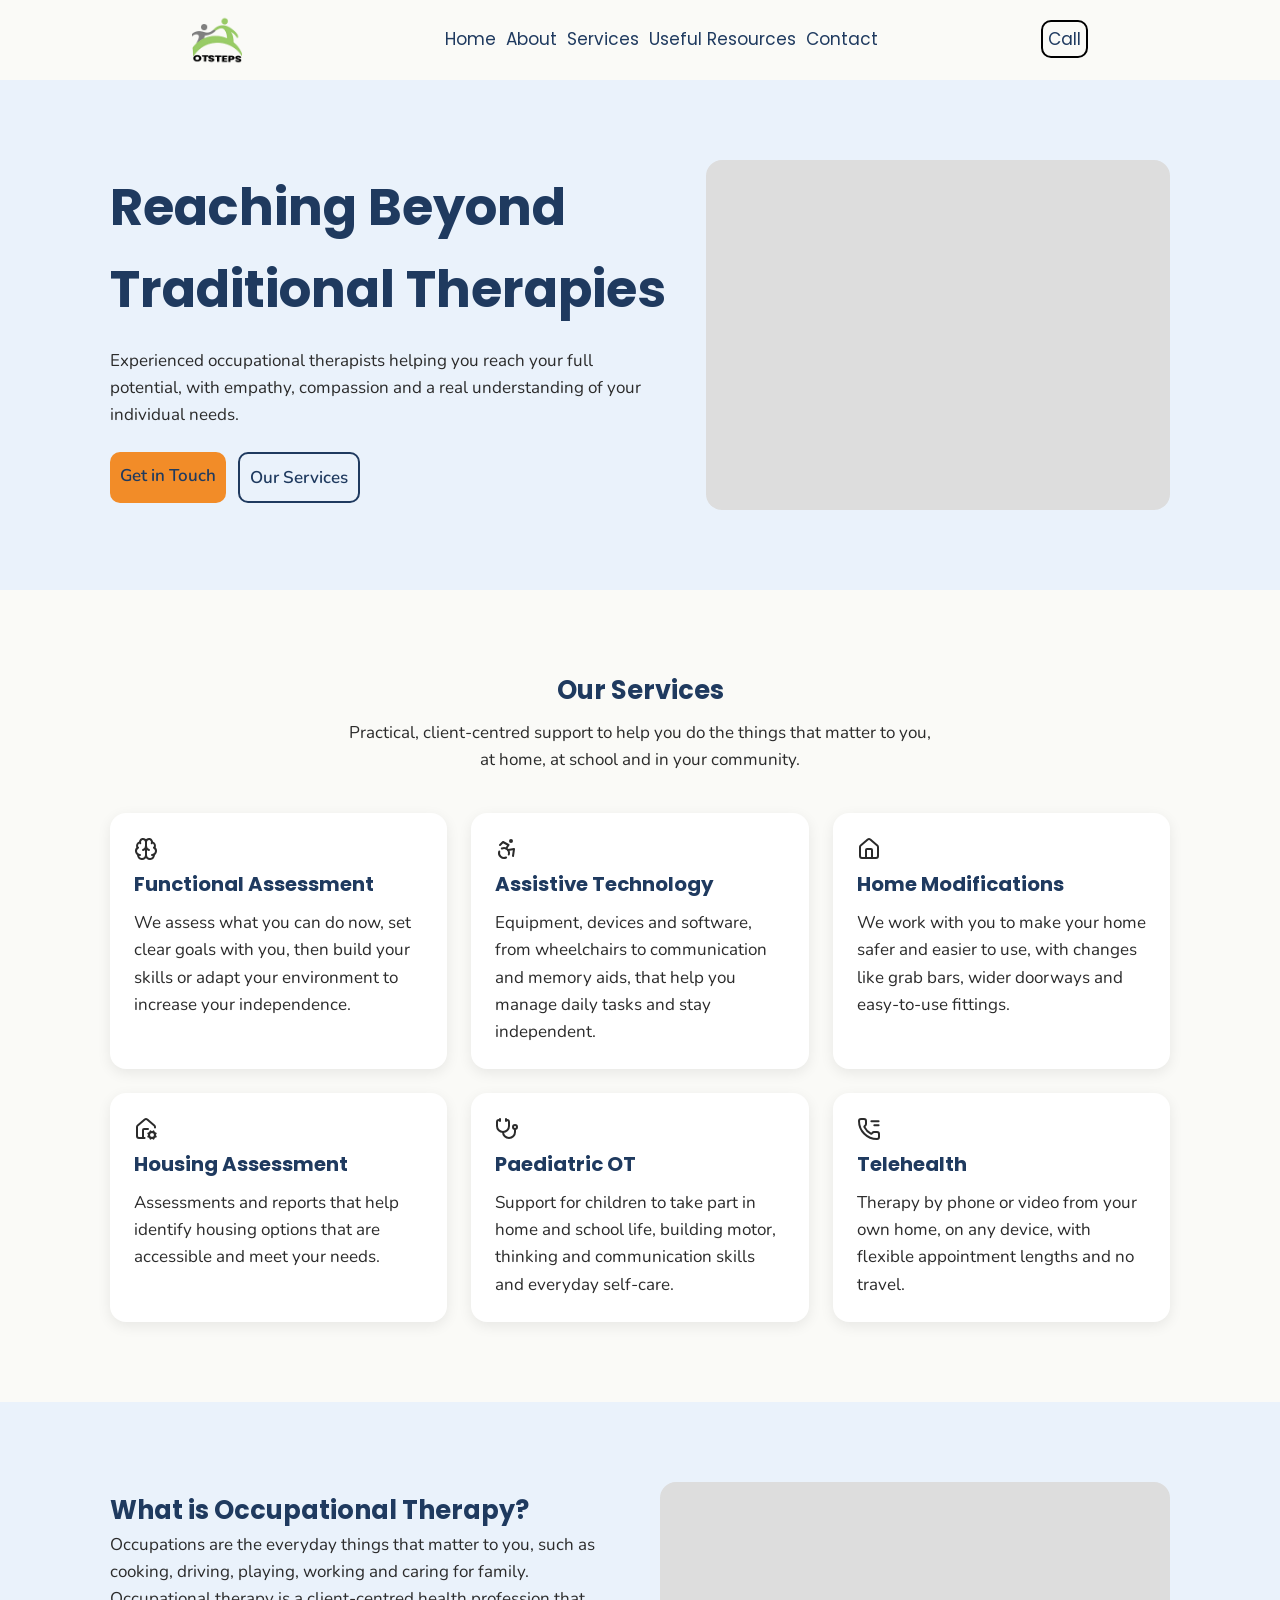
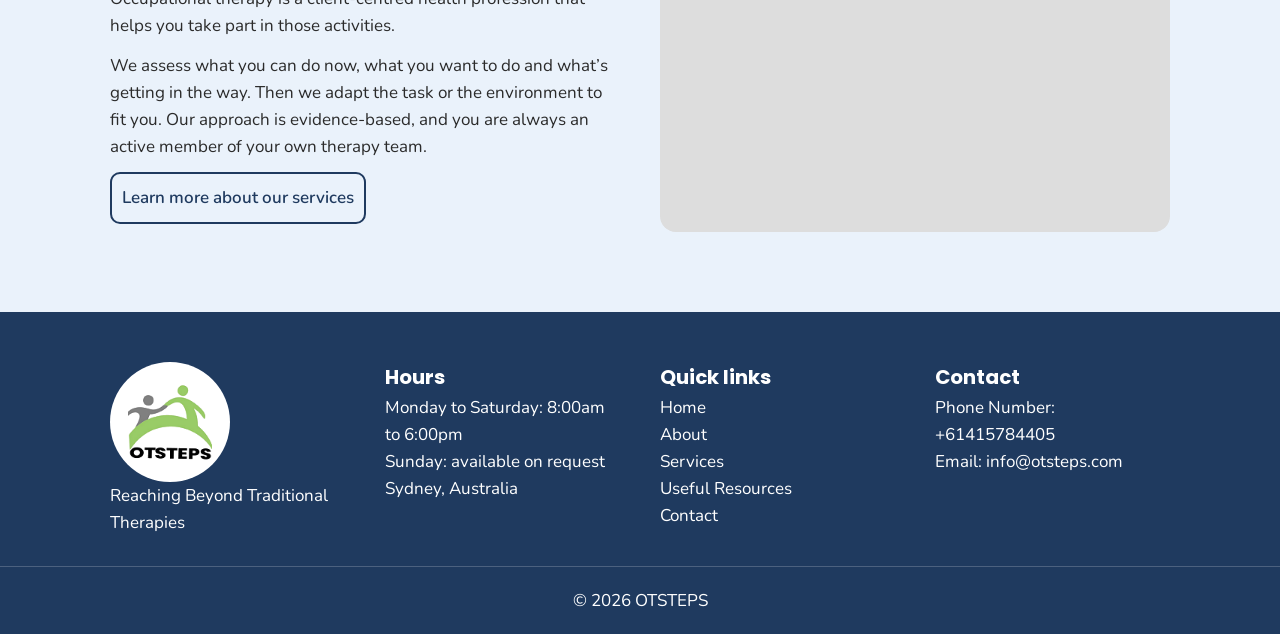
==== index.html @ d708fa94 "services, OT section, footer content" ====
<!doctype html>

<html lang="en-AU">
  <head>
    <meta charset="UTF-8" />
    <meta name="viewport" content="width=device-width, initial-scale=1.0" />
    <link rel="preconnect" href="https://fonts.googleapis.com" />
    <link rel="preconnect" href="https://fonts.gstatic.com" crossorigin />
    <link
      href="https://fonts.googleapis.com/css2?family=Nunito:wght@400;600&family=Poppins:wght@400;600;700&display=swap"
      rel="stylesheet"
    />
    <link rel="stylesheet" href="/css/style.css" />
    <meta name="description" content="" />
    <title>OTSteps</title>
  </head>

  <body>
    <header>
      <div class="left">
        <img class="logo" src="/images/otsteps-logo.png" alt="OTSteps logo" />
      </div>

      <div class="middle">
        <nav>
          <ul>
            <li><a href="/index.html">Home</a></li>
            <li><a href="/pages/about.html">About</a></li>
            <li><a href="/pages/services.html">Services</a></li>
            <li><a href="/pages/resources.html">Useful Resources</a></li>
            <li><a href="/pages/contact.html">Contact</a></li>
          </ul>
        </nav>
      </div>

      <div class="left contact">
        <a href="tel:+61415784405" class="btn">Call</a>
      </div>
    </header>

    <main>
      <section class="hero">
        <div class="container hero-grid">
          <div>
            <h1>Reaching Beyond Traditional Therapies</h1>
            <p>
              Experienced occupational therapists helping you reach your full
              potential, with empathy, compassion and a real understanding of
              your individual needs.
            </p>
            <div class="hero-buttons">
              <a href="/pages/contact.html" class="btn-primary">Get in Touch</a>
              <a href="/pages/services.html" class="btn-outline"
                >Our Services</a
              >
            </div>
          </div>

          <!-- TODO: replace placeholder with real photo, move style into .hero-image -->

          <div style="background: #ddd; height: 350px; border-radius: 16px">
            <!-- image placeholder-->
          </div>
        </div>
      </section>

      <section class="services">
        <div class="container">
          <h2 class="section-title">Our Services</h2>
          <p class="section-intro">
            Practical, client-centred support to help you do the things that
            matter to you, at home, at school and in your community.
          </p>
          <div class="cards">
            <div class="card">
              <svg
                xmlns="http://www.w3.org/2000/svg"
                width="24"
                height="24"
                viewBox="0 0 24 24"
                fill="none"
                stroke="currentColor"
                stroke-width="2"
                stroke-linecap="round"
                stroke-linejoin="round"
                class="lucide lucide-brain preview-icon"
              >
                <path d="M12 18V5" />
                <path d="M15 13a4.17 4.17 0 01-3-4 4.17 4.17 0 01-3 4" />
                <path d="M17.707 6.294A3 3 0 1012 5a3 3 0 10-5.707 1.294" />
                <path d="M17.996 5.125a4 4 0 012.526 5.77" />
                <path d="M18 18a4 4 0 002-7.465" />
                <path
                  d="M19.967 17.482a4 4 0 11-7.967.517 4 4 0 11-7.967-.517"
                />
                <path d="M6 18a4 4 0 01-2-7.465" />
                <path d="M6.004 5.125a4 4 0 00-2.526 5.77" />
              </svg>
              <h3>Functional Assessment</h3>
              <p>
                We assess what you can do now, set clear goals with you, then
                build your skills or adapt your environment to increase your
                independence.
              </p>
            </div>
            <div class="card">
              <svg
                xmlns="http://www.w3.org/2000/svg"
                width="24"
                height="24"
                viewBox="0 0 24 24"
                fill="none"
                stroke="currentColor"
                stroke-width="2"
                stroke-linecap="round"
                stroke-linejoin="round"
                class="lucide lucide-accessibility preview-icon"
              >
                <circle cx="16" cy="4" r="1" />
                <path d="m18 19 1-7-6 1" />
                <path d="m5 8 3-3 5.5 3-2.36 3.5" />
                <path d="M4.24 14.5a5 5 0 0 0 6.88 6" />
                <path d="M13.76 17.5a5 5 0 0 0-6.88-6" />
              </svg>
              <h3>Assistive Technology</h3>
              <p>
                Equipment, devices and software, from wheelchairs to
                communication and memory aids, that help you manage daily tasks
                and stay independent.
              </p>
            </div>
            <div class="card">
              <svg
                xmlns="http://www.w3.org/2000/svg"
                width="24"
                height="24"
                viewBox="0 0 24 24"
                fill="none"
                stroke="currentColor"
                stroke-width="2"
                stroke-linecap="round"
                stroke-linejoin="round"
                class="lucide lucide-house preview-icon"
              >
                <path d="M15 21v-8a1 1 0 0 0-1-1h-4a1 1 0 0 0-1 1v8" />
                <path
                  d="M3 10a2 2 0 0 1 .709-1.528l7-6a2 2 0 0 1 2.582 0l7 6A2 2 0 0 1 21 10v9a2 2 0 0 1-2 2H5a2 2 0 0 1-2-2z"
                />
              </svg>
              <h3>Home Modifications</h3>
              <p>
                We work with you to make your home safer and easier to use, with
                changes like grab bars, wider doorways and easy-to-use fittings.
              </p>
            </div>
            <div class="card">
              <svg
                xmlns="http://www.w3.org/2000/svg"
                width="24"
                height="24"
                viewBox="0 0 24 24"
                fill="none"
                stroke="currentColor"
                stroke-width="2"
                stroke-linecap="round"
                stroke-linejoin="round"
                class="lucide lucide-house-cog preview-icon"
              >
                <path
                  d="M10.584 21H5a2 2 0 01-2-2v-9a2 2 0 01.709-1.527l7-6a2 2 0 012.582 0l7 6A2 2 0 0121 10.001v.583"
                />
                <path d="M14 12H10a1 1 0 00-1 1v8" />
                <path d="m14.305 19.53.923-.382" />
                <path d="m15.229 16.852-.924-.383" />
                <path d="m16.852 15.228-.383-.923" />
                <path d="m16.852 20.773-.383.924" />
                <path d="m19.148 15.228.383-.923" />
                <path d="m19.53 21.697-.382-.924" />
                <path d="m20.773 16.852.922-.383" />
                <path d="m20.773 19.148.922.383" />
                <circle cx="18" cy="18" r="3" />
              </svg>
              <h3>Housing Assessment</h3>
              <p>
                Assessments and reports that help identify housing options that
                are accessible and meet your needs.
              </p>
            </div>
            <div class="card">
              <svg
                xmlns="http://www.w3.org/2000/svg"
                width="24"
                height="24"
                viewBox="0 0 24 24"
                fill="none"
                stroke="currentColor"
                stroke-width="2"
                stroke-linecap="round"
                stroke-linejoin="round"
                class="lucide lucide-stethoscope preview-icon"
              >
                <path d="M11 2v2" />
                <path d="M5 2v2" />
                <path
                  d="M5 3H4a2 2 0 0 0-2 2v4a6 6 0 0 0 12 0V5a2 2 0 0 0-2-2h-1"
                />
                <path d="M8 15a6 6 0 0 0 12 0v-3" />
                <circle cx="20" cy="10" r="2" />
              </svg>
              <h3>Paediatric OT</h3>
              <p>
                Support for children to take part in home and school life,
                building motor, thinking and communication skills and everyday
                self-care.
              </p>
            </div>
            <div class="card">
              <svg
                xmlns="http://www.w3.org/2000/svg"
                width="24"
                height="24"
                viewBox="0 0 24 24"
                fill="none"
                stroke="currentColor"
                stroke-width="2"
                stroke-linecap="round"
                stroke-linejoin="round"
                class="lucide lucide-phone-log preview-icon"
              >
                <path
                  d="M13.832 16.568a1 1 0 001.213-.303l.355-.465A2 2 0 0117 15h3a2 2 0 012 2v3a2 2 0 01-2 2A18 18 0 012 4a2 2 0 012-2h3a2 2 0 012 2v3a2 2 0 01-.8 1.6l-.468.351a1 1 0 00-.292 1.233 14 14 0 006.392 6.384"
                />
                <path d="M14.396 4.171h7.171" />
                <path d="M17.343 8.17h4.224" />
              </svg>
              <h3>Telehealth</h3>
              <p>
                Therapy by phone or video from your own home, on any device,
                with flexible appointment lengths and no travel.
              </p>
            </div>
          </div>
        </div>
      </section>

      <section class="what-is-ot">
        <div class="container what-grid">
          <div>
            <h2>What is Occupational Therapy?</h2>
            <p>
              Occupations are the everyday things that matter to you, such as
              cooking, driving, playing, working and caring for family.
              Occupational therapy is a client-centred health profession that
              helps you take part in those activities.
            </p>

            <p>
              We assess what you can do now, what you want to do and what’s
              getting in the way. Then we adapt the task or the environment to
              fit you. Our approach is evidence-based, and you are always an
              active member of your own therapy team.
            </p>

            <a href="/pages/services.html" class="btn-outline"
              >Learn more about our services</a
            >
          </div>

          <div
            style="background: #ddd; height: 350px; border-radius: 16px"
          ></div>
        </div>
      </section>
    </main>

    <footer>
      <div class="container footer-grid">
        <div>
          <!-- logo + tagline -->
          <!-- TODO: hours from uncle -->
          <div class="white-bg">
            <img src="/images/otsteps-logo.png" alt="OTSteps logo" />
          </div>
          <p>Reaching Beyond Traditional Therapies</p>
        </div>

        <div>
          <h3>Hours</h3>
          <p>Monday to Saturday: 8:00am to 6:00pm</p>
          <p>Sunday: available on request</p>
          <p>Sydney, Australia</p>
        </div>

        <div>
          <h3>Quick links</h3>
          <nav>
            <ul>
              <li><a href="/index.html">Home</a></li>
              <li><a href="/pages/about.html">About</a></li>
              <li><a href="/pages/services.html">Services</a></li>
              <li><a href="/pages/resources.html">Useful Resources</a></li>
              <li><a href="/pages/contact.html">Contact</a></li>
            </ul>
          </nav>
        </div>
        <div>
          <h3>Contact</h3>
          <p>Phone Number: <a href="tel:+61415784405">+61415784405 </a></p>
          <p>Email: <a href="mailto:info@otsteps.com">info@otsteps.com</a></p>
        </div>
      </div>
      <p class="footer-bottom">© 2026 OTSTEPS</p>
    </footer>
  </body>
</html>
---- css/style.css ----
:root {
  --navy: #1f3a5f;
  --orange: #f28c28;
  --sky: #eaf2fb;
  --bg: #fafaf7;
  --text: #2b2b2b;
}

* {
  box-sizing: border-box;
  margin: 0;
}

body {
  font-family: "Nunito", sans-serif;
  font-size: 17px;
  line-height: 1.6;
  background-color: var(--bg);
  color: var(--text);
  display: flex;
  flex-direction: column;
  min-height: 100vh;
}

main {
  flex: 1;
}

h1,
h2,
h3 {
  font-family: "Poppins", sans-serif;
  color: var(--navy);
}

header {
  display: flex;
  font-family: "Poppins", sans-serif;
  max-width: 1100px;
  flex-direction: row;
  align-items: center;
  justify-content: space-around;
  margin: 0 auto;
  width: 100%;
  padding: 15px 20px;
}

header a:hover {
  color: var(--orange);
}

a {
  cursor: pointer;
  text-decoration: none;
}

header a {
  color: var(--navy);
}
footer a {
  color: white;
}

header ul {
  display: flex;
  flex-direction: row;
  gap: 10px;
  list-style: none;
}

.logo {
  max-width: 100%;
  display: block;
  height: 50px;
}

.btn {
  border: 2px black solid;
  padding: 5px;
  border-radius: 10px;
}

.footer-grid {
  display: grid;
  grid-template-columns: repeat(4,1fr);
  gap: 40px;
}

footer {
  background-color: var(--navy);
  color: white;
  padding: 50px 0 20px;
}

footer h3 {
  color: white;
}

footer ul {
  list-style: none;
  padding: 0;
}

footer a:hover {
  color: var(--orange);
}

.footer-grid { grid-template-columns: repeat(auto-fit, minmax(200px, 1fr)); }

.footer-bottom {
  display: flex;
  justify-content: center;
  border-top: 1px solid rgba(255, 255, 255, 0.2);
  padding-top: 20px;
  margin-top: 30px;
}

.white-bg {
  display: flex;
  justify-content: center;
  align-items: center;
  background-color: white;
  width: 120px;
  height: 120px;
  border-radius: 50%;
  overflow: hidden;
}

.white-bg img {
  width: 70%;
  height: 70%;
  object-fit: contain;
}

.container {
  max-width: 1100px;
  margin: 0 auto;
  padding: 0 20px;
}

.hero {
  background-color: var(--sky);
  padding: 80px 0;
}

.hero-grid {
  display: grid;
  grid-template-columns: 1.2fr 1fr;
  align-items: center;
  gap: 40px;
}

.btn-primary {
  background-color: var(--orange);
  color: var(--navy);
  border: none;
}

.btn-outline {
  border: 2px solid var(--navy);
  background: transparent;
  color: var(--navy);
}

.btn-outline,
.btn-primary {
  font-weight: 600;
  display: inline-block;
  font-family: inherit;
  cursor: pointer;
  padding: 10px;
  border-radius: 10px;
}

.hero-buttons {
  display: flex;
  gap: 12px;
  flex-wrap: wrap;
  margin-top: 24px;
}

.hero p {
  max-width: 55ch;
}

.btn-primary:hover {
  background-color: #d97a1c;
}

.btn-outline:hover {
  background-color: var(--orange);
}

.hero h1 {
  font-size: clamp(2rem, 5vw, 3.2rem);
  margin-bottom: 16px;
}

.services {
  padding: 80px 0;
}

.cards {
  display: grid;
  grid-template-columns: repeat(auto-fit, minmax(280px, 1fr));
  gap: 24px;
}

.card {
  background-color: white;
  padding: 24px;
  border-radius: 16px;
  box-shadow: 0 4px 14px rgba(0, 0, 0, 0.08);
  transition: 0.2s;
}

.card:hover {
  transform: translateY(-4px);
}

.what-is-ot {
  background: var(--sky);
  padding: 80px 0;
}

.what-grid {
  display: grid;
  grid-template-columns: 1fr 1fr;
  gap: 40px;
  align-items: center;
}

.what-is-ot p {
  margin-bottom: 12px;
}

.section-intro { text-align: center; max-width: 60ch; margin: 8px auto 40px; }
.section-title { text-align: center; }
.card h3 { margin-bottom: 8px; }

@media (max-width: 768px) {
  .footer-grid {
    grid-template-columns: 1fr;
  }

  .hero-grid {
    grid-template-columns: 1fr;
  }

  header {
    flex-wrap: wrap;
    justify-content: center;
    gap: 10px;
  }

  .what-grid {
    grid-template-columns: 1fr;
  }
}
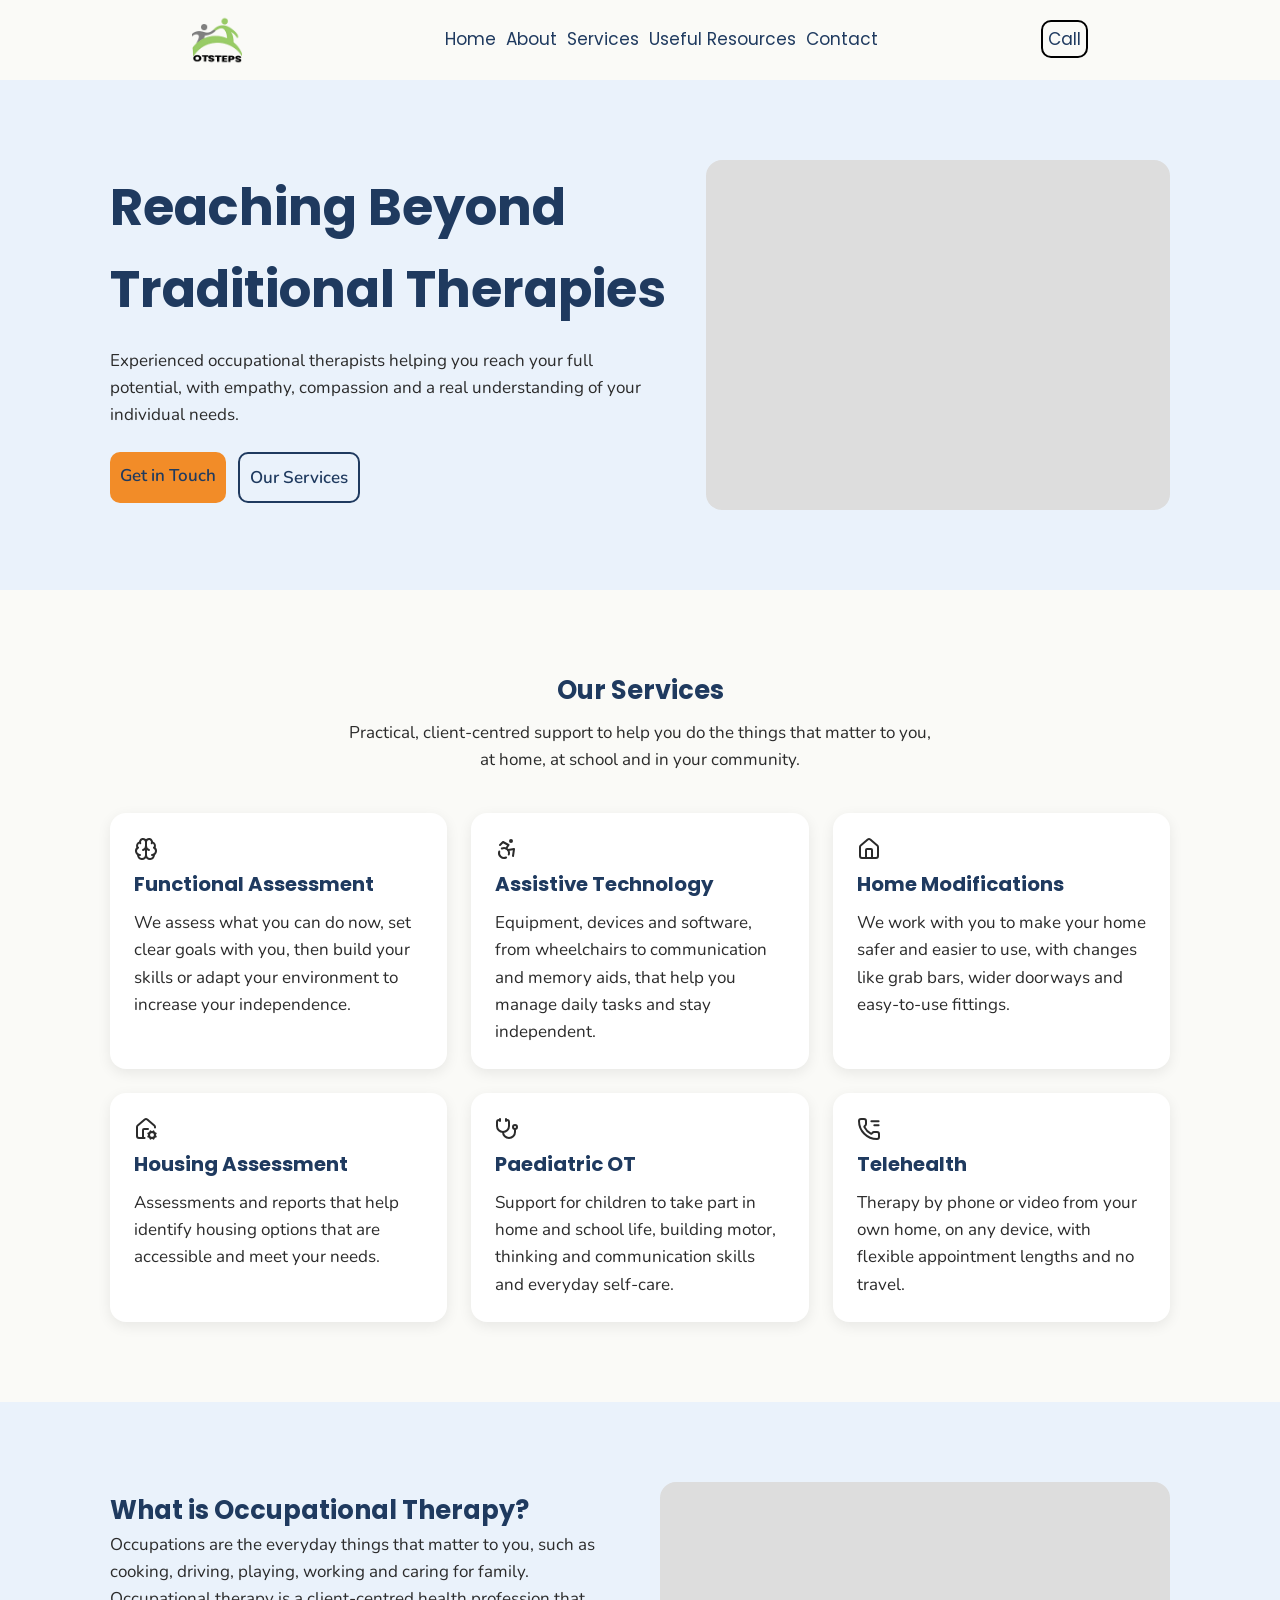
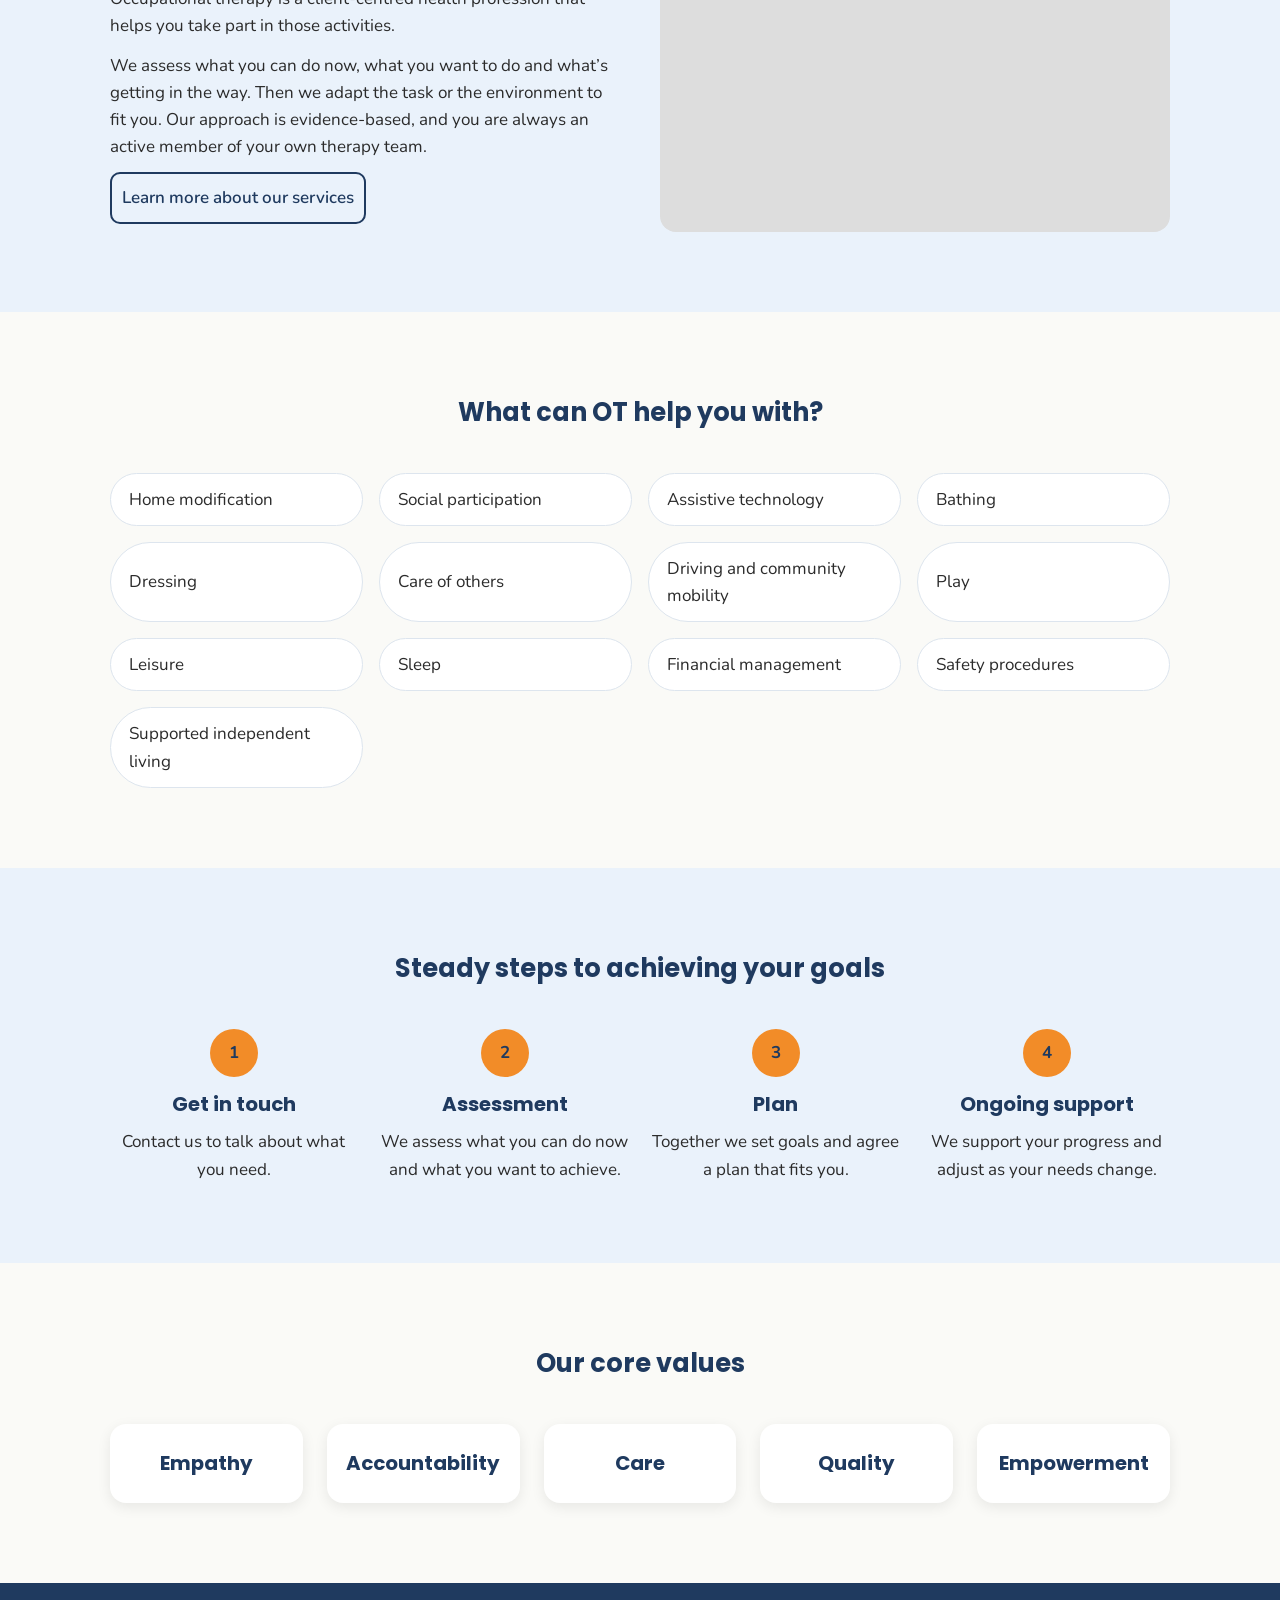
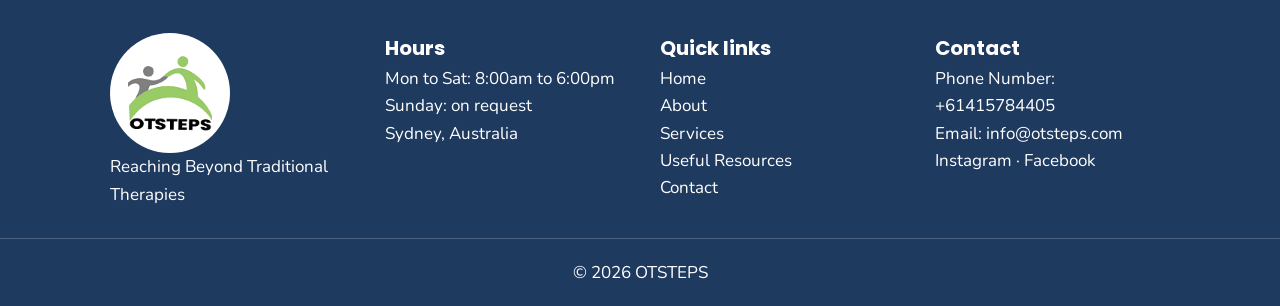
==== commit a579645e: "add footer and header to every html page" ====
--- a/index.html
+++ b/index.html
@@ -21,7 +21,7 @@
         <img class="logo" src="/images/otsteps-logo.png" alt="OTSteps logo" />
       </div>
 
-      <div class="middle">
+      <div class="middle" id="main-menu">
         <nav>
           <ul>
             <li><a href="/index.html">Home</a></li>
@@ -35,6 +35,7 @@
 
       <div class="left contact">
         <a href="tel:+61415784405" class="btn">Call</a>
+        <button class="menu-toggle"></button>
       </div>
     </header>
 
@@ -271,6 +272,73 @@
           ></div>
         </div>
       </section>
+
+      <!-- WHAT CAN OT HELP WITH -->
+      <section class="help">
+        <div class="container">
+          <h2 class="section-title">What can OT help you with?</h2>
+          <div class="chips">
+            <!-- TODO: add a Lucide icon inside each chip, before the span -->
+            <div class="chip"><span>Home modification</span></div>
+            <div class="chip"><span>Social participation</span></div>
+            <div class="chip"><span>Assistive technology</span></div>
+            <div class="chip"><span>Bathing</span></div>
+            <div class="chip"><span>Dressing</span></div>
+            <div class="chip"><span>Care of others</span></div>
+            <div class="chip"><span>Driving and community mobility</span></div>
+            <div class="chip"><span>Play</span></div>
+            <div class="chip"><span>Leisure</span></div>
+            <div class="chip"><span>Sleep</span></div>
+            <div class="chip"><span>Financial management</span></div>
+            <div class="chip"><span>Safety procedures</span></div>
+            <div class="chip"><span>Supported independent living</span></div>
+          </div>
+        </div>
+      </section>
+
+      <!-- STEPS -->
+      <section class="steps">
+        <div class="container">
+          <h2 class="section-title">Steady steps to achieving your goals</h2>
+          <div class="steps-grid">
+            <!-- TODO: confirm these steps and wording with uncle -->
+            <div class="step">
+              <span class="step-number">1</span>
+              <h3>Get in touch</h3>
+              <p>Contact us to talk about what you need.</p>
+            </div>
+            <div class="step">
+              <span class="step-number">2</span>
+              <h3>Assessment</h3>
+              <p>We assess what you can do now and what you want to achieve.</p>
+            </div>
+            <div class="step">
+              <span class="step-number">3</span>
+              <h3>Plan</h3>
+              <p>Together we set goals and agree a plan that fits you.</p>
+            </div>
+            <div class="step">
+              <span class="step-number">4</span>
+              <h3>Ongoing support</h3>
+              <p>We support your progress and adjust as your needs change.</p>
+            </div>
+          </div>
+        </div>
+      </section>
+
+      <!-- CORE VALUES -->
+      <section class="values">
+        <div class="container">
+          <h2 class="section-title">Our core values</h2>
+          <div class="values-grid">
+            <div class="value"><h3>Empathy</h3></div>
+            <div class="value"><h3>Accountability</h3></div>
+            <div class="value"><h3>Care</h3></div>
+            <div class="value"><h3>Quality</h3></div>
+            <div class="value"><h3>Empowerment</h3></div>
+          </div>
+        </div>
+      </section>
     </main>
 
     <footer>
@@ -286,8 +354,8 @@
 
         <div>
           <h3>Hours</h3>
-          <p>Monday to Saturday: 8:00am to 6:00pm</p>
-          <p>Sunday: available on request</p>
+          <p>Mon to Sat: 8:00am to 6:00pm</p>
+          <p>Sunday: on request</p>
           <p>Sydney, Australia</p>
         </div>
 
@@ -307,9 +375,25 @@
           <h3>Contact</h3>
           <p>Phone Number: <a href="tel:+61415784405">+61415784405 </a></p>
           <p>Email: <a href="mailto:info@otsteps.com">info@otsteps.com</a></p>
+          <p>
+            <a
+              href="https://www.instagram.com/occuptherapysteps/"
+              target="_blank"
+              rel="noopener"
+              >Instagram</a
+            >
+            ·
+            <a
+              href="https://www.facebook.com/share/zeHhTu6EN2oAXvQj/"
+              target="_blank"
+              rel="noopener"
+              >Facebook</a
+            >
+          </p>
         </div>
       </div>
       <p class="footer-bottom">© 2026 OTSTEPS</p>
     </footer>
+    <script src="/js/main.js" defer></script>
   </body>
 </html>
--- a/css/style.css
+++ b/css/style.css
@@ -238,6 +238,129 @@
 .section-title { text-align: center; }
 .card h3 { margin-bottom: 8px; }
 
+.help { padding: 80px 0; }
+.chips {
+  display: grid;
+  grid-template-columns: repeat(auto-fit, minmax(220px, 1fr));
+  gap: 16px;
+  margin-top: 40px;
+}
+.chip {
+  display: flex;
+  align-items: center;
+  gap: 12px;
+  padding: 12px 18px;
+  background: white;
+  border: 1px solid #dde5ee;
+  border-radius: 999px;
+}
+
+.steps { background: var(--sky); padding: 80px 0; }
+.steps-grid {
+  display: grid;
+  grid-template-columns: repeat(auto-fit, minmax(220px, 1fr));
+  gap: 24px;
+  margin-top: 40px;
+  text-align: center;
+}
+.step-number {
+  display: inline-flex;
+  justify-content: center;
+  align-items: center;
+  width: 48px;
+  height: 48px;
+  border-radius: 50%;
+  background: var(--orange);
+  color: var(--navy);
+  font-weight: 700;
+  margin-bottom: 12px;
+}
+.step h3 { margin-bottom: 8px; }
+
+.values { padding: 80px 0; }
+.values-grid {
+  display: grid;
+  grid-template-columns: repeat(auto-fit, minmax(160px, 1fr));
+  gap: 24px;
+  margin-top: 40px;
+  text-align: center;
+}
+.value {
+  background: white;
+  padding: 24px 16px;
+  border-radius: 16px;
+  box-shadow: 0 4px 14px rgba(0, 0, 0, 0.08);
+}
+
+.page-hero { background: var(--sky); padding: 60px 0; text-align: center; }
+.page-hero h1 { margin-bottom: 8px; font-size: clamp(2rem, 5vw, 3rem); }
+
+.service-block { padding: 60px 0; }
+.service-block.alt { background: var(--sky); }
+.service-block h2 { margin-bottom: 16px; }
+.service-block p { max-width: 70ch; margin-bottom: 12px; }
+
+.cta-band { background: var(--navy); color: white; text-align: center; padding: 60px 0; }
+.cta-band h2 { color: white; margin-bottom: 8px; }
+.cta-band p { margin-bottom: 20px; }
+
+html { scroll-behavior: smooth; }
+section[id] { scroll-margin-top: 20px; }
+
+.two-col { display: grid; grid-template-columns: 1fr 1fr; gap: 40px; }
+.contact-grid { display: grid; grid-template-columns: 1fr 1fr; gap: 40px; }
+.contact-grid h3 { margin: 20px 0 6px; }
+
+.link-list { list-style: none; padding: 0; margin-top: 8px; }
+.link-list li { margin-bottom: 8px; }
+.link-list a { color: var(--navy); text-decoration: underline; }
+.link-list a:hover { color: var(--orange); }
+
+.enquiry-form { display: flex; flex-direction: column; gap: 6px; }
+.enquiry-form label { font-weight: 600; margin-top: 10px; }
+.enquiry-form input,
+.enquiry-form textarea {
+  padding: 12px;
+  border: 2px solid #c9d4e2;
+  border-radius: 10px;
+  font: inherit;
+  width: 100%;
+}
+.enquiry-form input:focus,
+.enquiry-form textarea:focus { outline: 3px solid var(--orange); border-color: var(--navy); }
+.form-note { font-size: 0.9rem; margin: 12px 0; }
+.enquiry-form button { align-self: flex-start; border: none; }
+.hp { position: absolute; left: -9999px; }
+
+.areas { list-style: none; padding: 0; display: flex; flex-wrap: wrap; gap: 10px; justify-content: center; margin-top: 24px; }
+.areas li { background: white; border: 1px solid #dde5ee; border-radius: 999px; padding: 8px 16px; }
+
+
+.menu-toggle {
+  display: none;
+  background: none;
+  border: 2px solid var(--navy);
+  border-radius: 10px;
+  padding: 6px 14px;
+  font: inherit;
+  color: var(--navy);
+  cursor: pointer;
+}
+
+
+.form-success:not(:empty),
+.form-error:not(:empty) {
+  padding: 14px 16px;
+  border-radius: 10px;
+  margin-bottom: 16px;
+  font-weight: 600;
+}
+.form-success:not(:empty) { background: #e6f4ea; color: #1e5b2f; }
+.form-error:not(:empty) { background: #fdecea; color: #8a1f17; }
+.field-error { color: #8a1f17; font-size: 0.9rem; }
+.enquiry-form input[aria-invalid="true"],
+.enquiry-form textarea[aria-invalid="true"] { border-color: #8a1f17; }
+
 @media (max-width: 768px) {
   .footer-grid {
     grid-template-columns: 1fr;
@@ -256,4 +379,15 @@
   .what-grid {
     grid-template-columns: 1fr;
   }
-}
+
+  .two-col, .contact-grid { 
+    grid-template-columns: 1fr; 
+  }
+
+  header { flex-wrap: wrap; justify-content: space-between; }
+.menu-toggle { display: block; }
+.middle { display: none; width: 100%; order: 3; }
+.middle.open { display: block; }
+header ul { flex-direction: column; gap: 0; padding: 0; }
+header ul a { display: block; padding: 12px 0; border-top: 1px solid #e3e8ef; }
+}
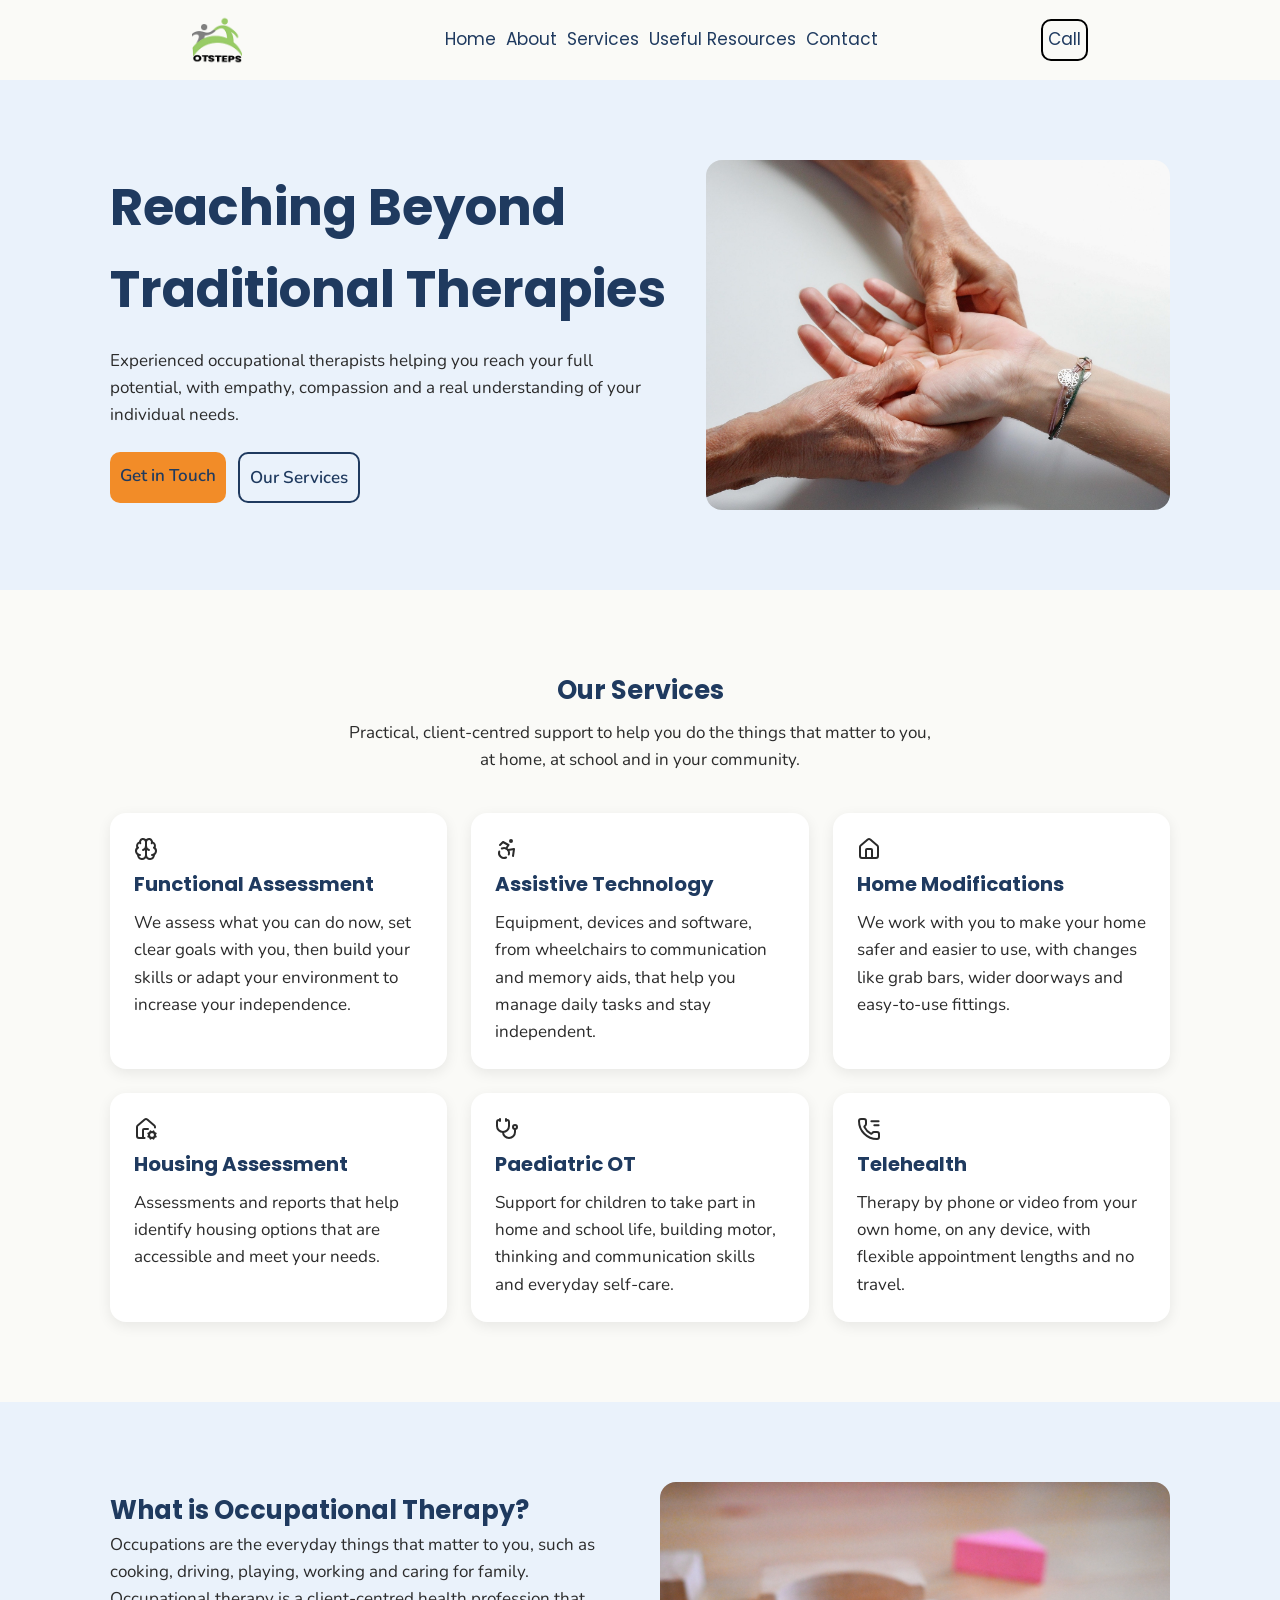
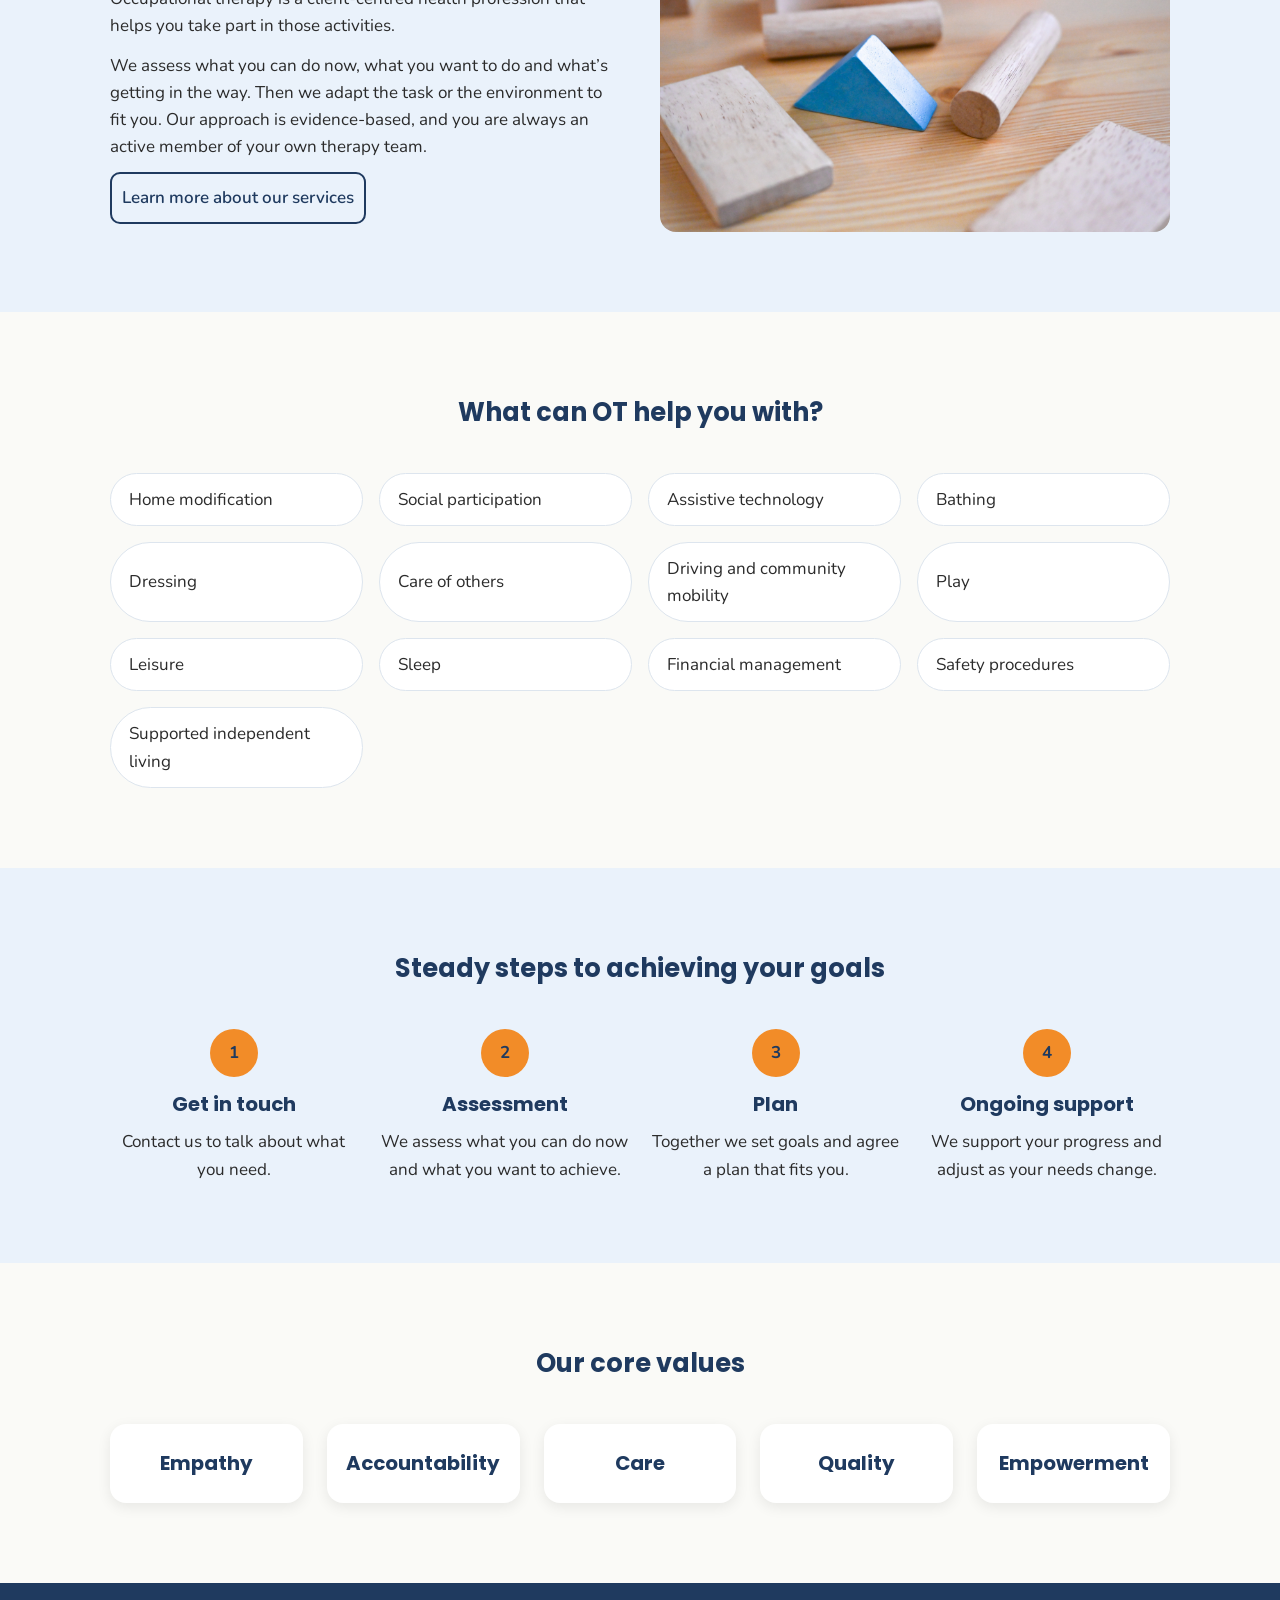
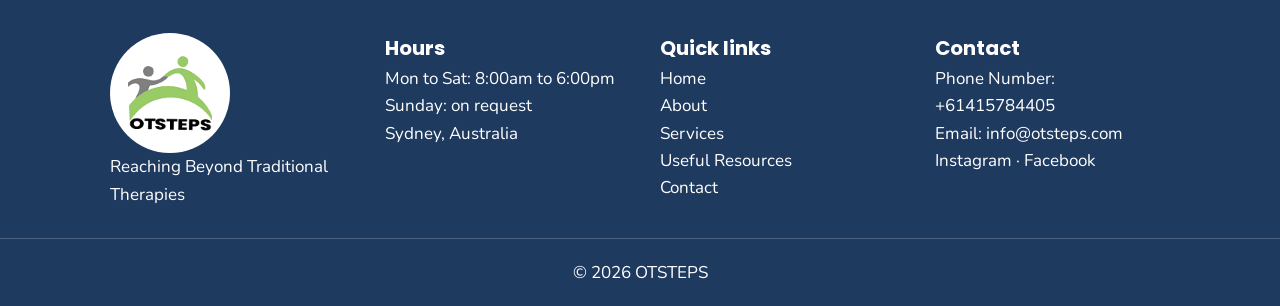
==== commit 0c55ea17: "finalise design and add images" ====
--- a/index.html
+++ b/index.html
@@ -11,8 +11,12 @@
       rel="stylesheet"
     />
     <link rel="stylesheet" href="/css/style.css" />
-    <meta name="description" content="" />
-    <title>OTSteps</title>
+    <link rel="icon" type="image/png" href="/images/otsteps-logo.png" />
+    <title>OTSteps | Occupational Therapy in Sydney</title>
+    <meta
+      name="description"
+      content="Experienced occupational therapists in Sydney supporting clients with functional assessments, assistive technology, home modifications and telehealth."
+    />
   </head>
 
   <body>
@@ -35,7 +39,13 @@
 
       <div class="left contact">
         <a href="tel:+61415784405" class="btn">Call</a>
-        <button class="menu-toggle"></button>
+        <button
+          class="menu-toggle"
+          aria-expanded="false"
+          aria-controls="main-menu"
+        >
+          Menu
+        </button>
       </div>
     </header>
 
@@ -57,11 +67,13 @@
             </div>
           </div>
 
-          <!-- TODO: replace placeholder with real photo, move style into .hero-image -->
-
-          <div style="background: #ddd; height: 350px; border-radius: 16px">
-            <!-- image placeholder-->
-          </div>
+          <img
+            class="hero-image"
+            src="/images/hero.jpg"
+            alt="Occupational therapist helping a client with a hands-on activity at a table"
+            width="1000"
+            height="750"
+          />
         </div>
       </section>
 
@@ -267,9 +279,13 @@
             >
           </div>
 
-          <div
-            style="background: #ddd; height: 350px; border-radius: 16px"
-          ></div>
+          <img
+            class="hero-image"
+            src="/images/blocks.jpg"
+            alt="Building blocks on a table"
+            width="1000"
+            height="750"
+          />
         </div>
       </section>
 
--- a/css/style.css
+++ b/css/style.css
@@ -361,6 +361,16 @@
 .enquiry-form input[aria-invalid="true"],
 .enquiry-form textarea[aria-invalid="true"] { border-color: #8a1f17; }
 
+.contact { display: flex; align-items: center; gap: 8px; }
+
+.hero-image,
+.section-image {
+  width: 100%;
+  height: 350px;
+  object-fit: cover;
+  border-radius: 16px;
+}
+
 @media (max-width: 768px) {
   .footer-grid {
     grid-template-columns: 1fr;
@@ -368,12 +378,6 @@
 
   .hero-grid {
     grid-template-columns: 1fr;
-  }
-
-  header {
-    flex-wrap: wrap;
-    justify-content: center;
-    gap: 10px;
   }
 
   .what-grid {
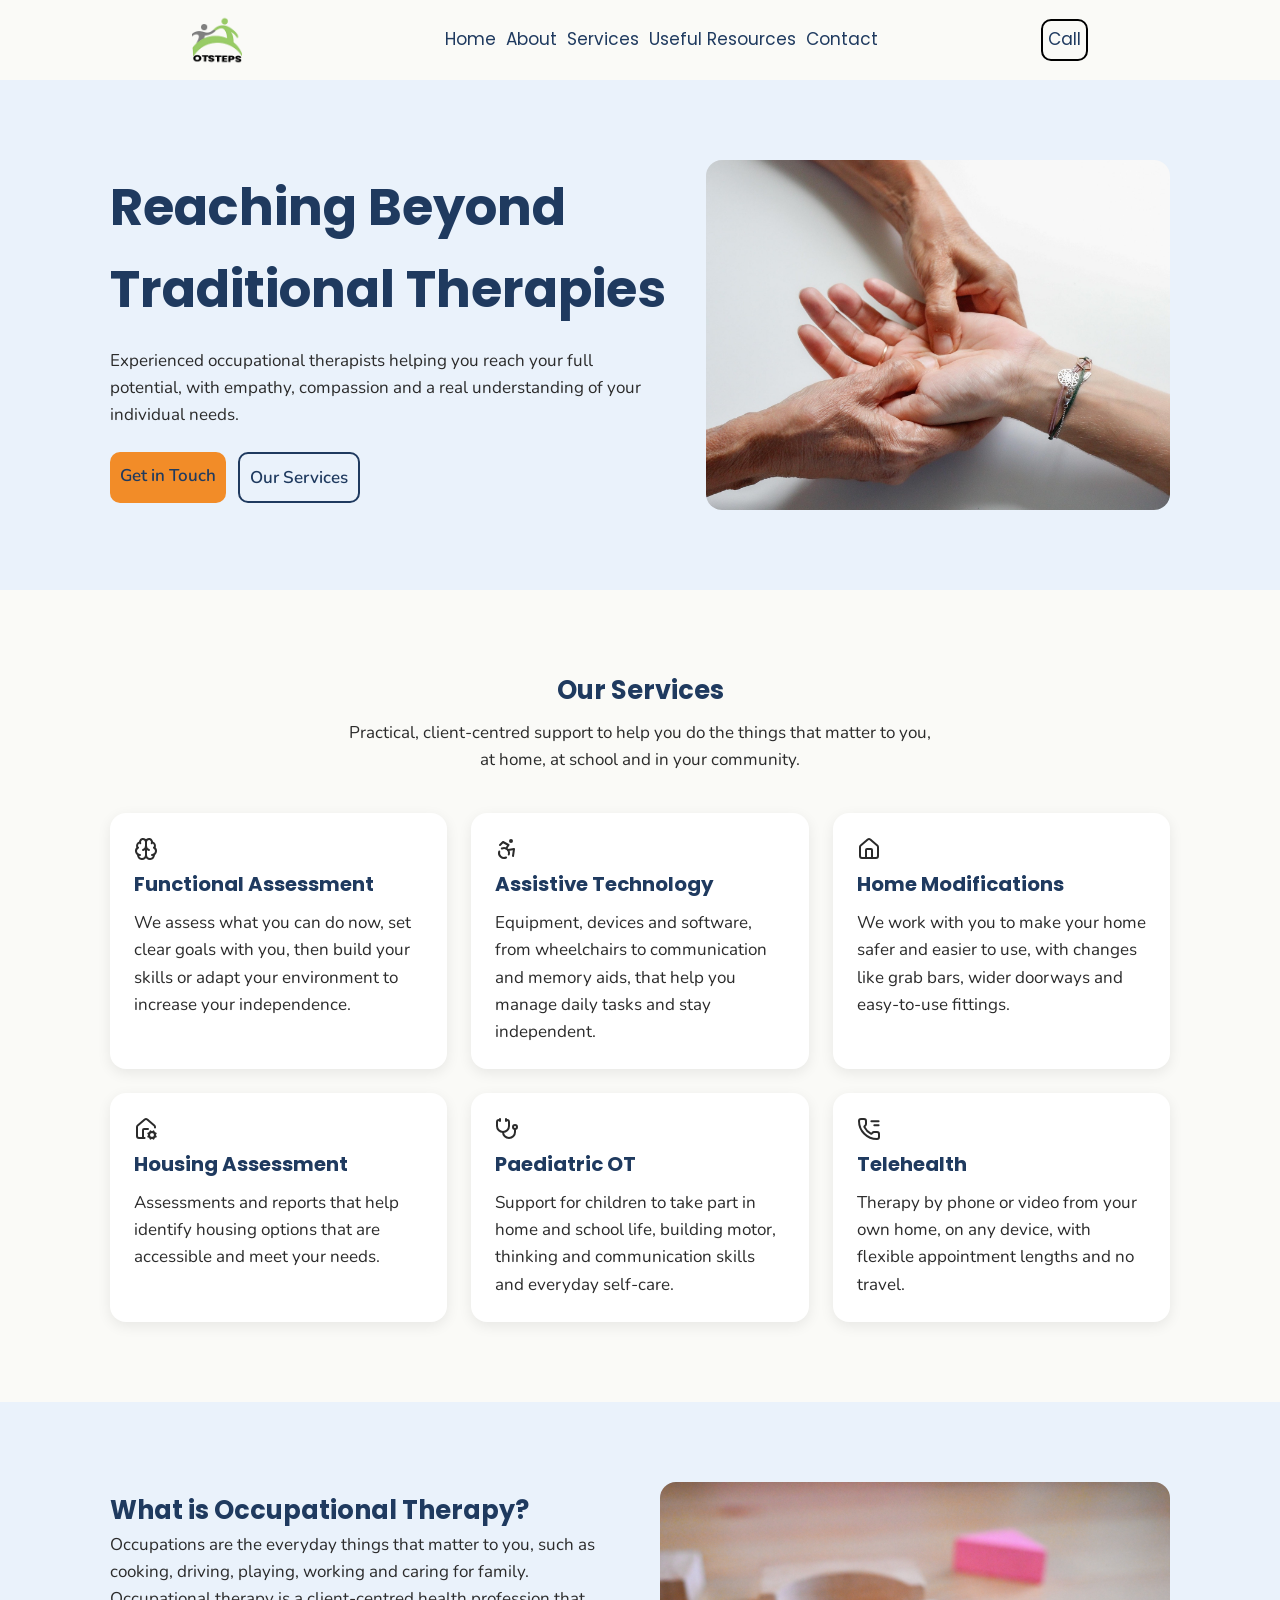
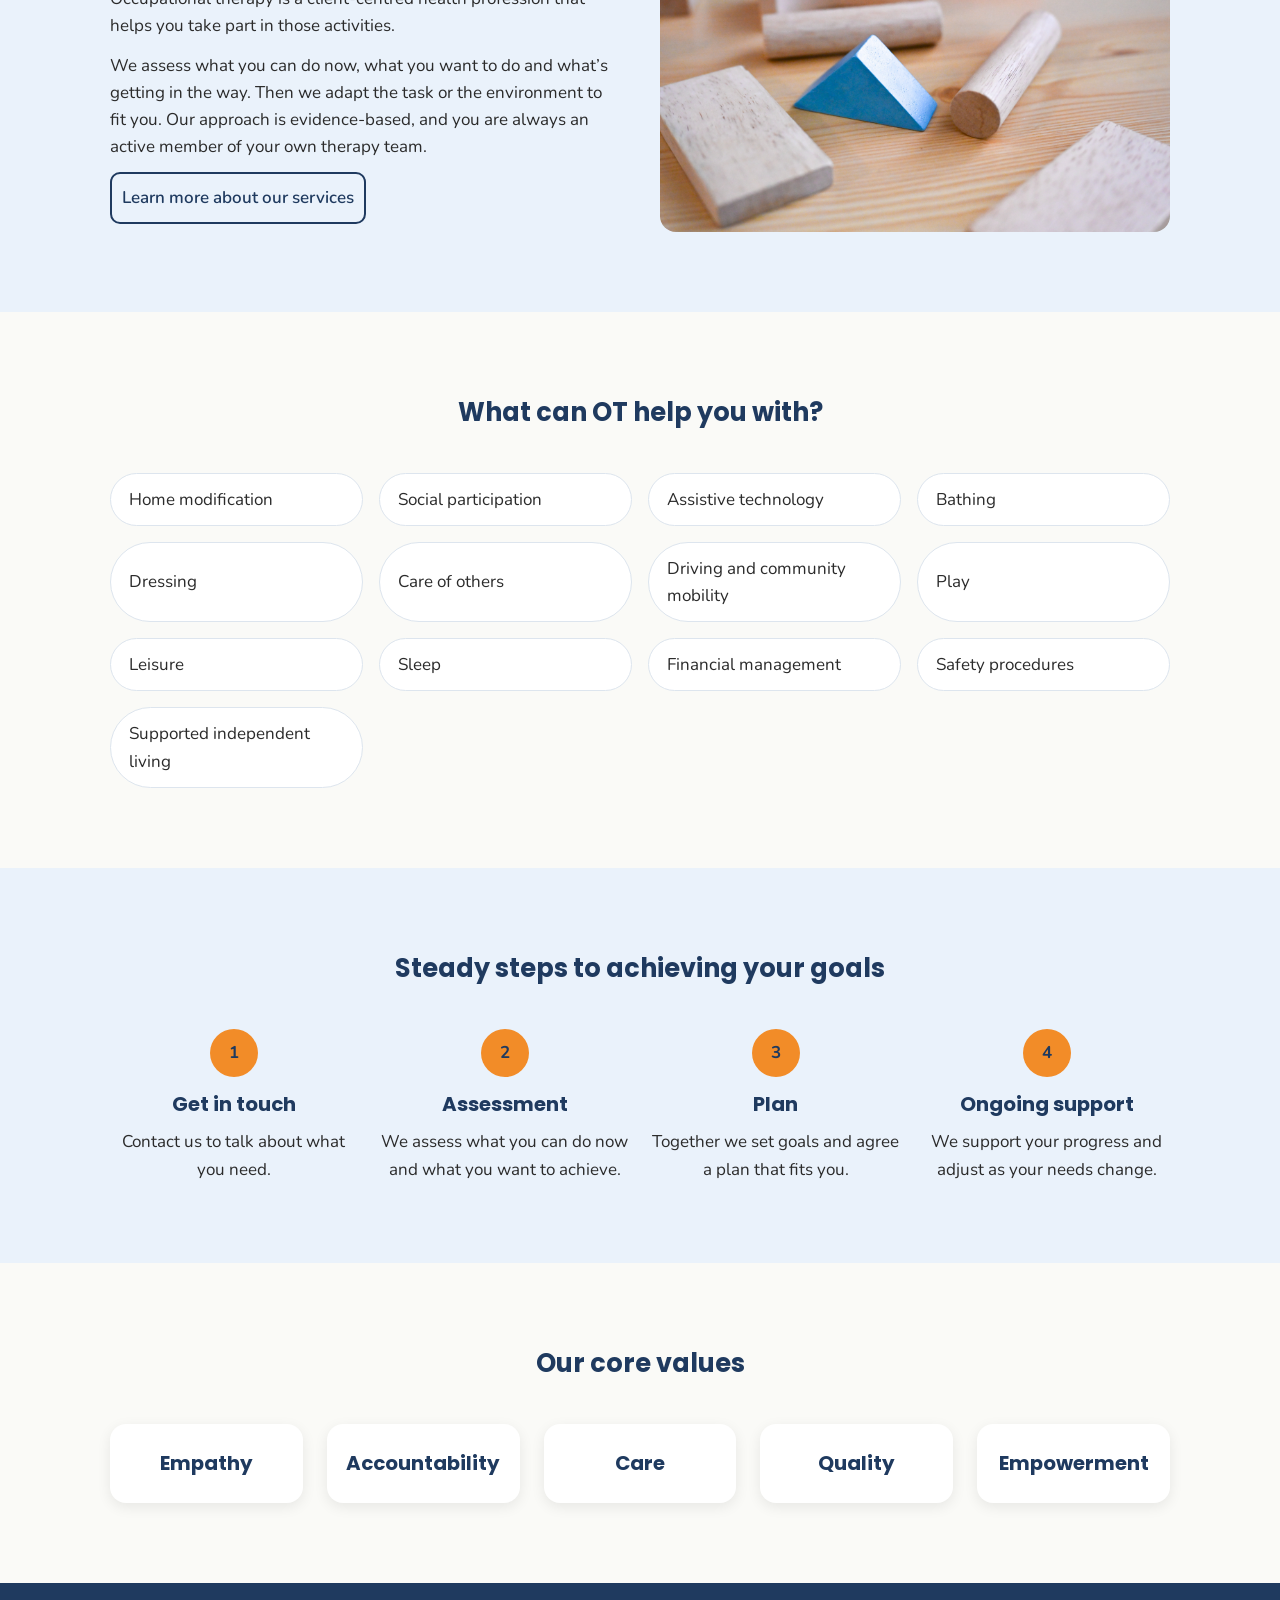
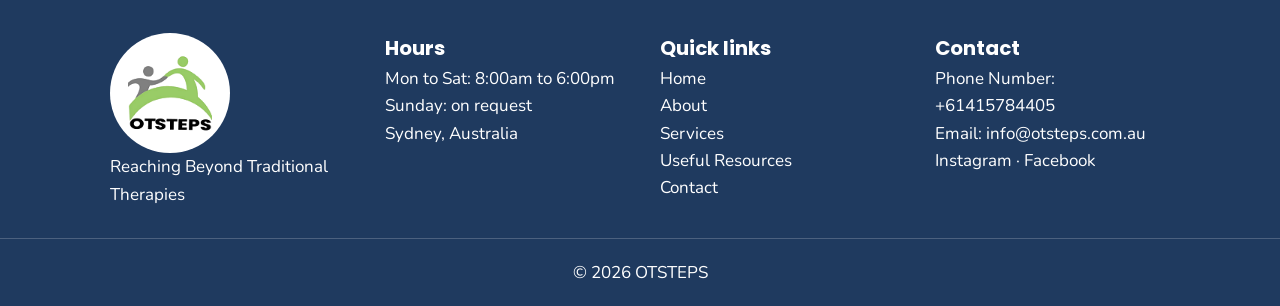
==== commit 2117ac5b: "Correct email to Email to was info@otsteps.com and not info@otsteps.com.au" ====
--- a/index.html
+++ b/index.html
@@ -390,7 +390,9 @@
         <div>
           <h3>Contact</h3>
           <p>Phone Number: <a href="tel:+61415784405">+61415784405 </a></p>
-          <p>Email: <a href="mailto:info@otsteps.com">info@otsteps.com</a></p>
+          <p>
+            Email: <a href="mailto:info@otsteps.com.au">info@otsteps.com.au</a>
+          </p>
           <p>
             <a
               href="https://www.instagram.com/occuptherapysteps/"
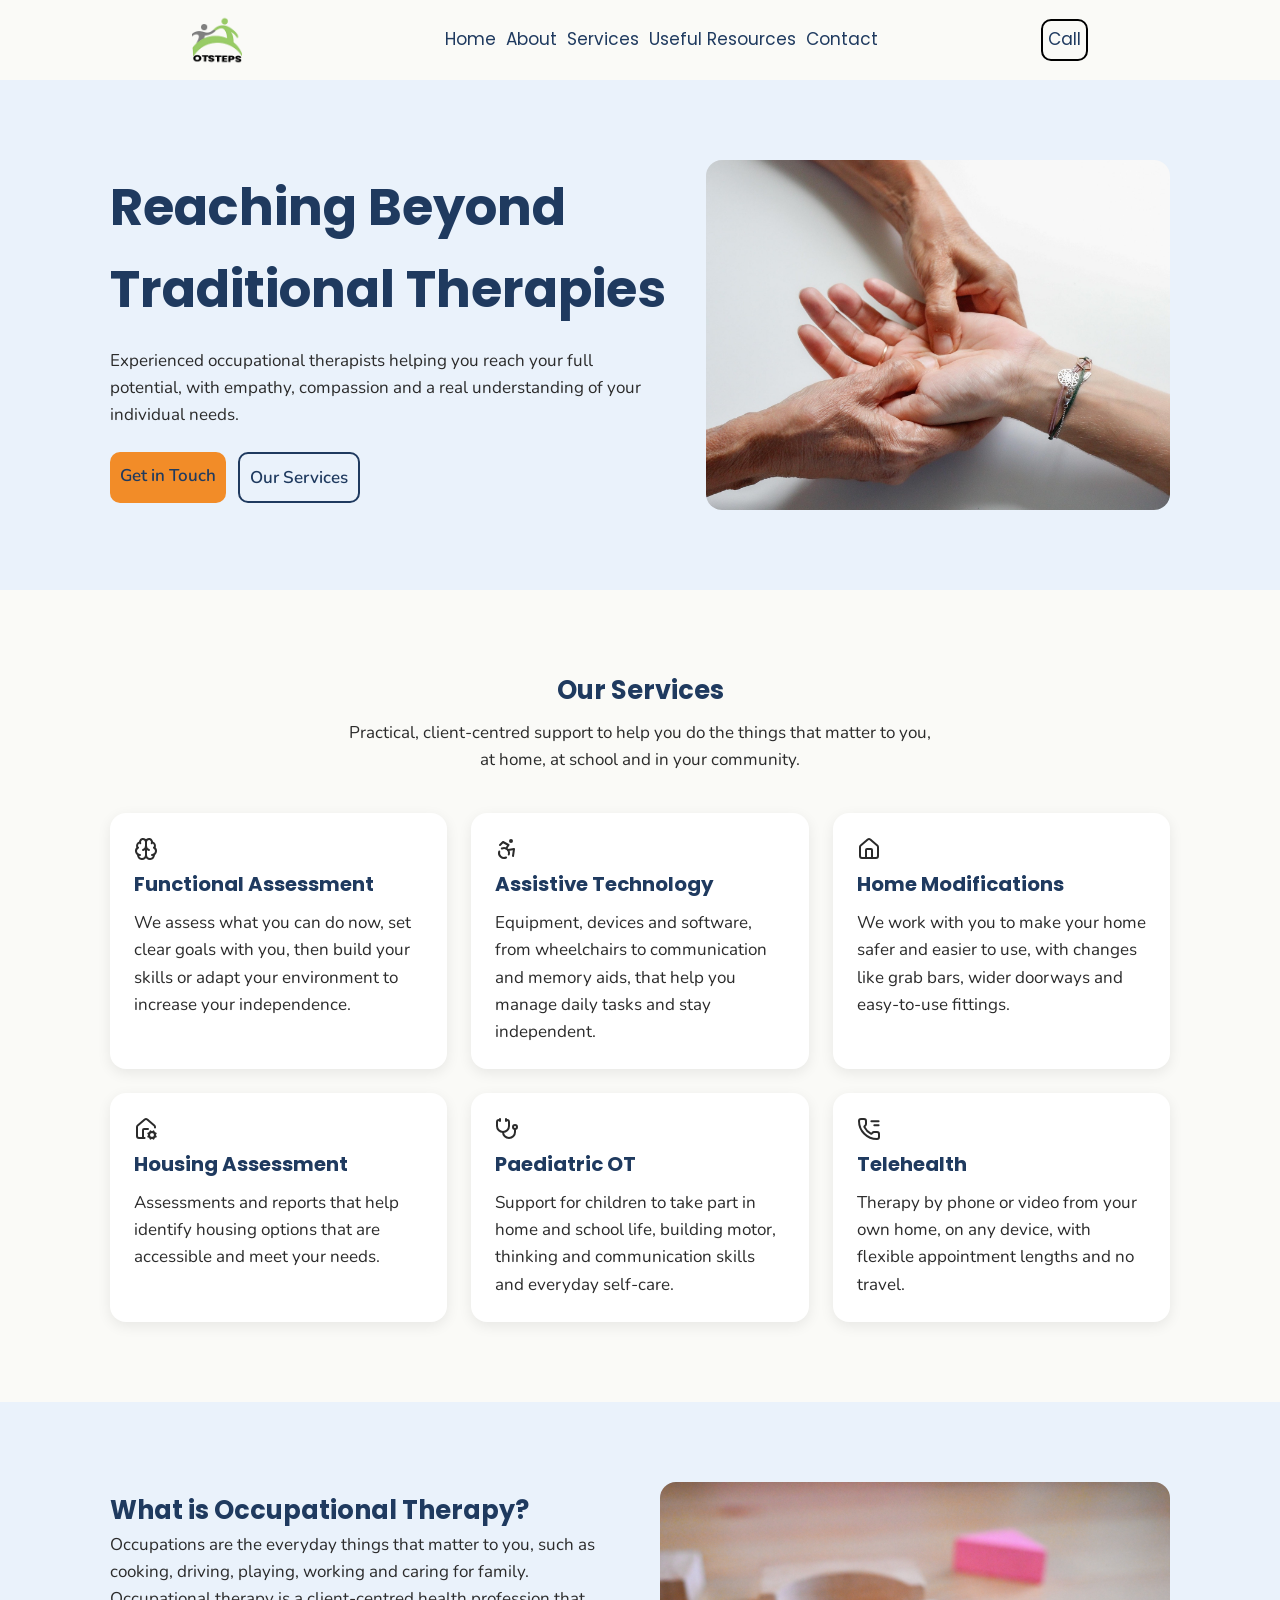
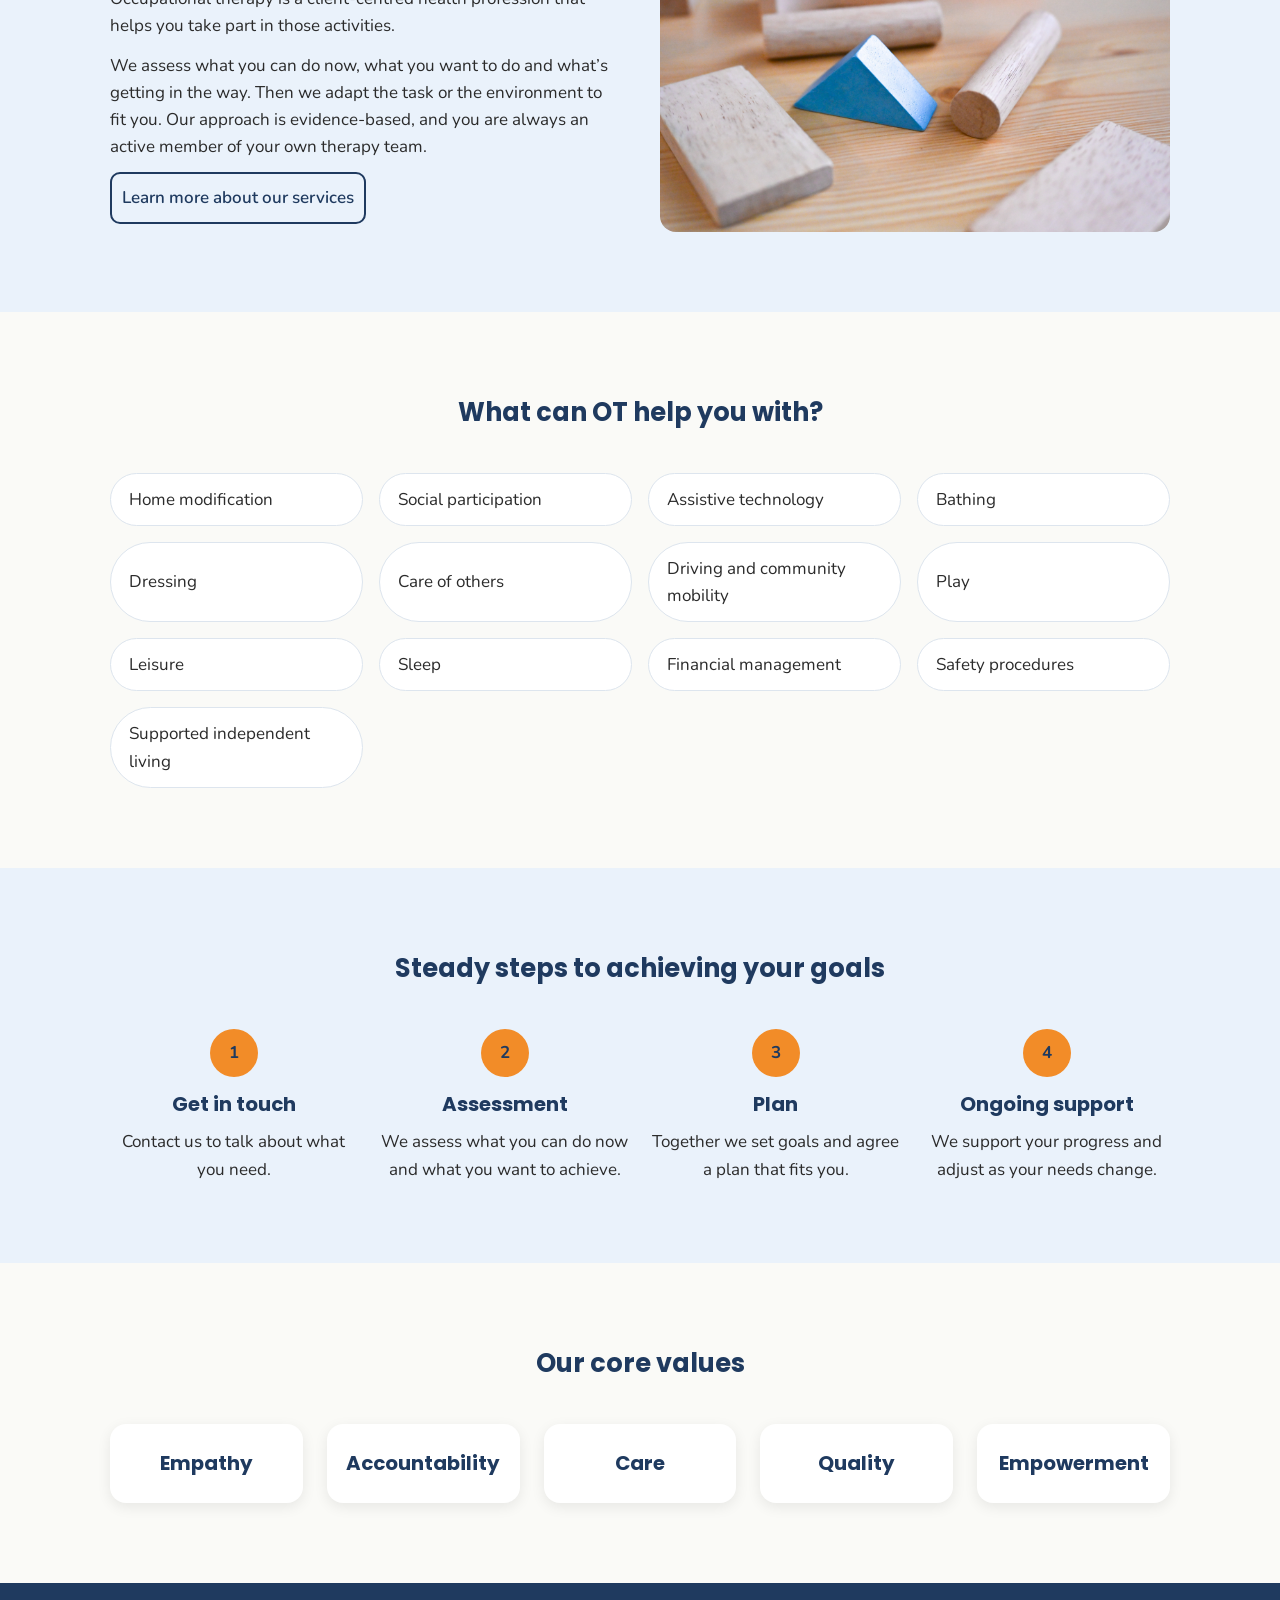
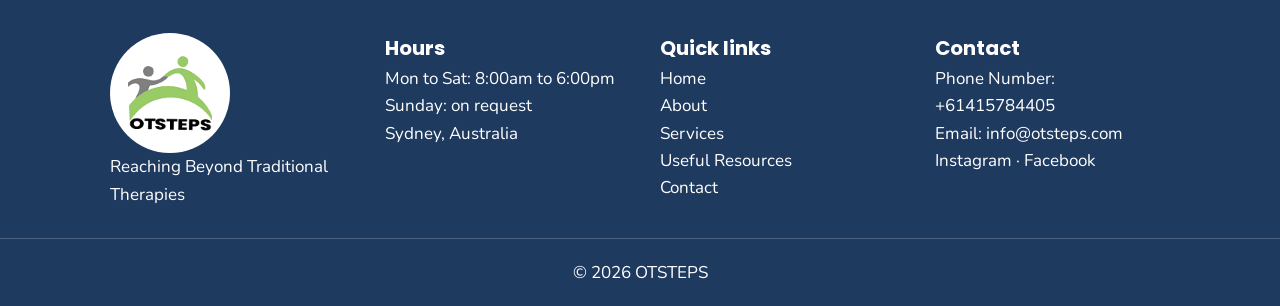
==== commit 05a3a383: "Change About OTsteps to all caps" ====
--- a/index.html
+++ b/index.html
@@ -390,9 +390,7 @@
         <div>
           <h3>Contact</h3>
           <p>Phone Number: <a href="tel:+61415784405">+61415784405 </a></p>
-          <p>
-            Email: <a href="mailto:info@otsteps.com.au">info@otsteps.com.au</a>
-          </p>
+          <p>Email: <a href="mailto:info@otsteps.com">info@otsteps.com</a></p>
           <p>
             <a
               href="https://www.instagram.com/occuptherapysteps/"
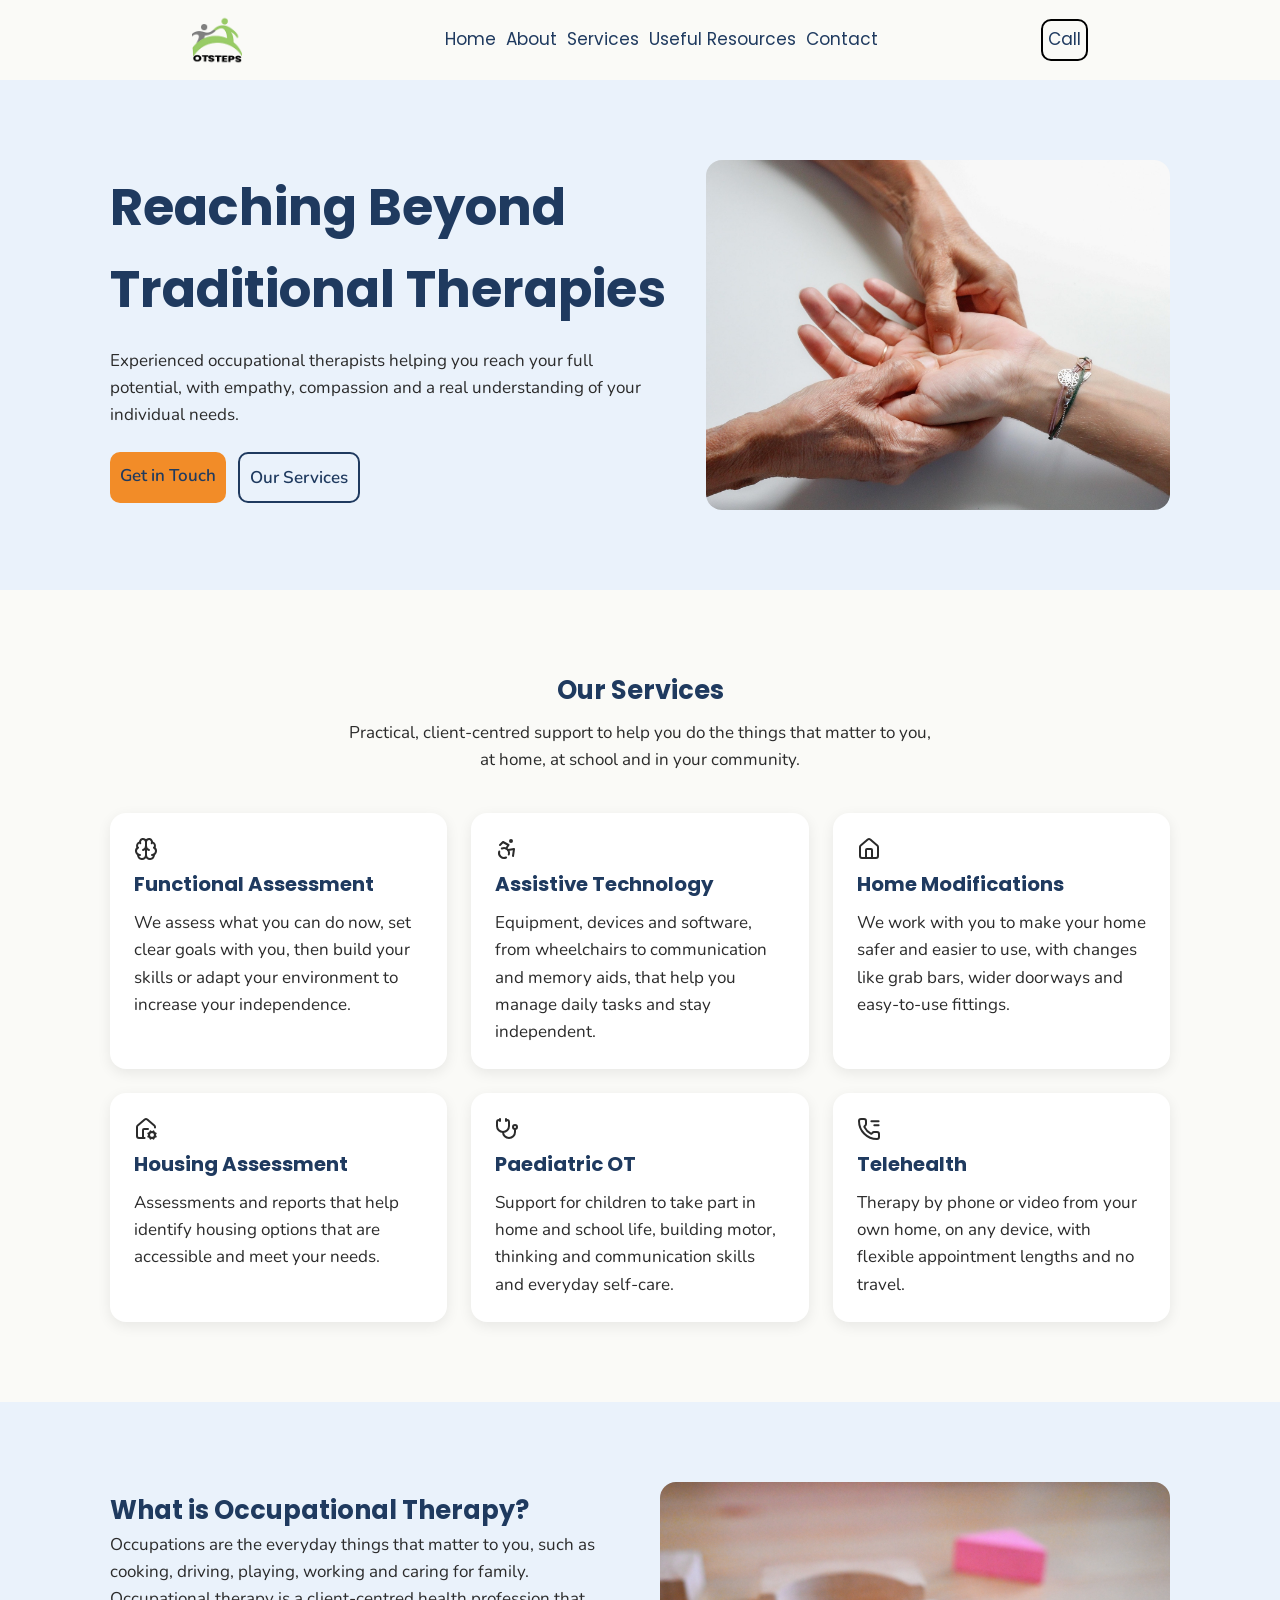
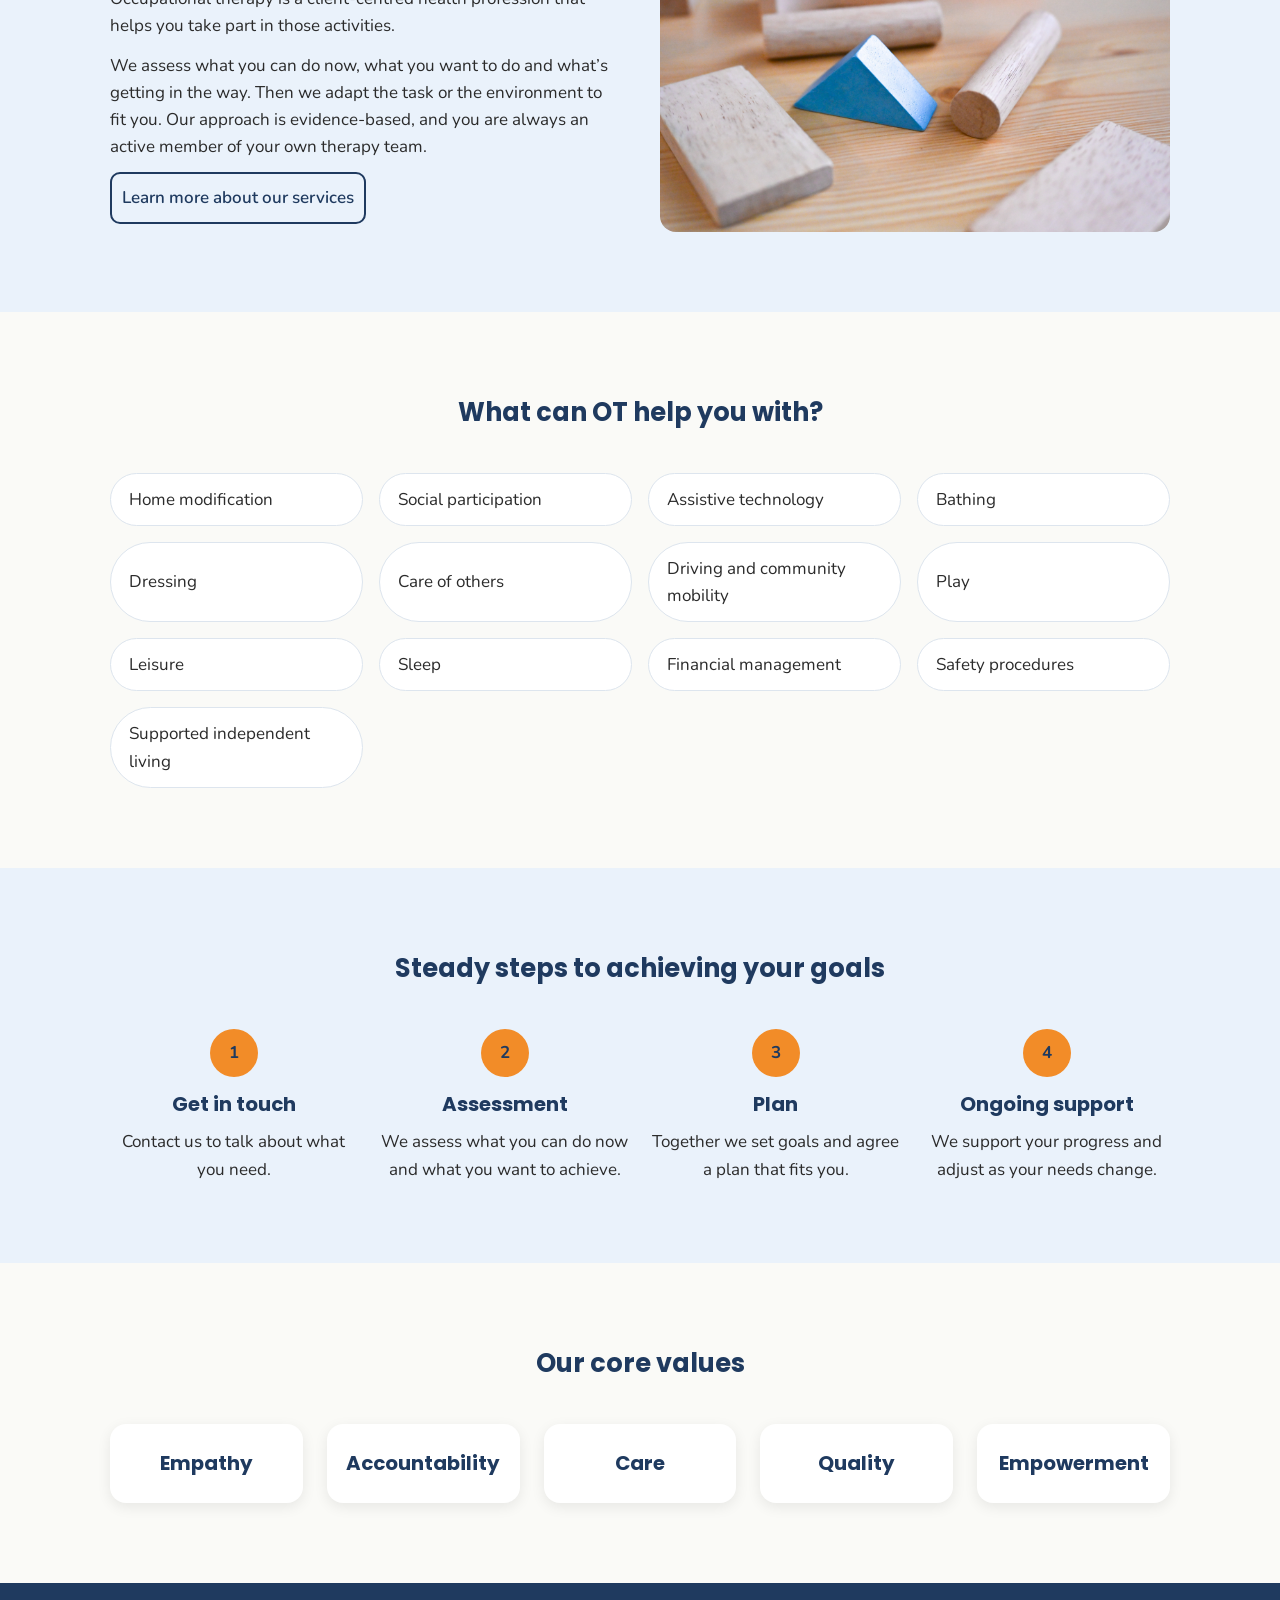
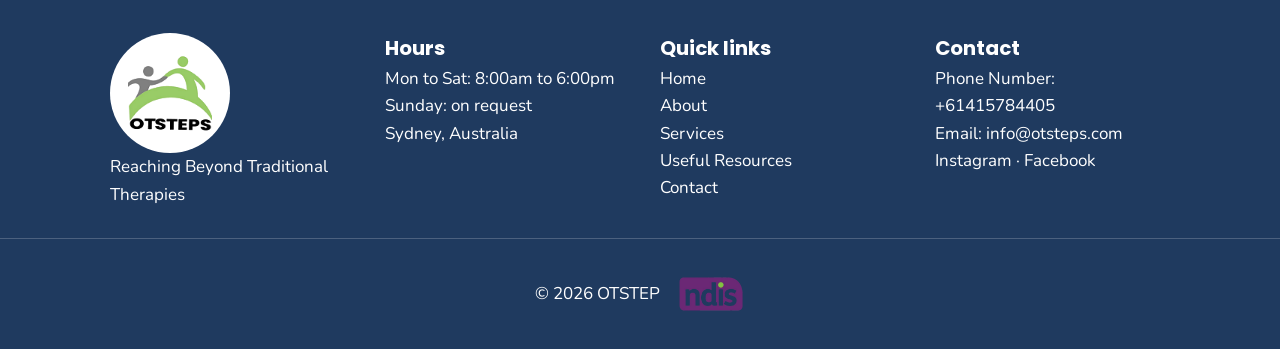
==== commit 1f0e4c42: "Add and style ndis logo" ====
--- a/index.html
+++ b/index.html
@@ -393,7 +393,7 @@
           <p>Email: <a href="mailto:info@otsteps.com">info@otsteps.com</a></p>
           <p>
             <a
-              href="https://www.instagram.com/occuptherapysteps/"
+              href="https://www.instagram.com/otsteps?avpt=Z3M4dG9sOWlvdjN1&utm_source=qr"
               target="_blank"
               rel="noopener"
               >Instagram</a
@@ -408,7 +408,10 @@
           </p>
         </div>
       </div>
-      <p class="footer-bottom">© 2026 OTSTEPS</p>
+      <p class="footer-bottom">
+        <span>© 2026 OTSTEP</span>
+        <img src="/images/ndis-logo.png" alt="NDIS logo" />
+      </p>
     </footer>
     <script src="/js/main.js" defer></script>
   </body>
--- a/css/style.css
+++ b/css/style.css
@@ -371,6 +371,23 @@
   border-radius: 16px;
 }
 
+.footer-bottom {
+  display: flex;
+  justify-content: center;
+  align-items: center;
+  gap: 16px;
+  flex-wrap: wrap;
+  border-top: 1px solid rgba(255, 255, 255, 0.2);
+  padding-top: 20px;
+  margin-top: 30px;
+}
+
+.footer-bottom img {
+  height: 70px;
+  width: auto;
+  display: block;
+}
+
 @media (max-width: 768px) {
   .footer-grid {
     grid-template-columns: 1fr;
